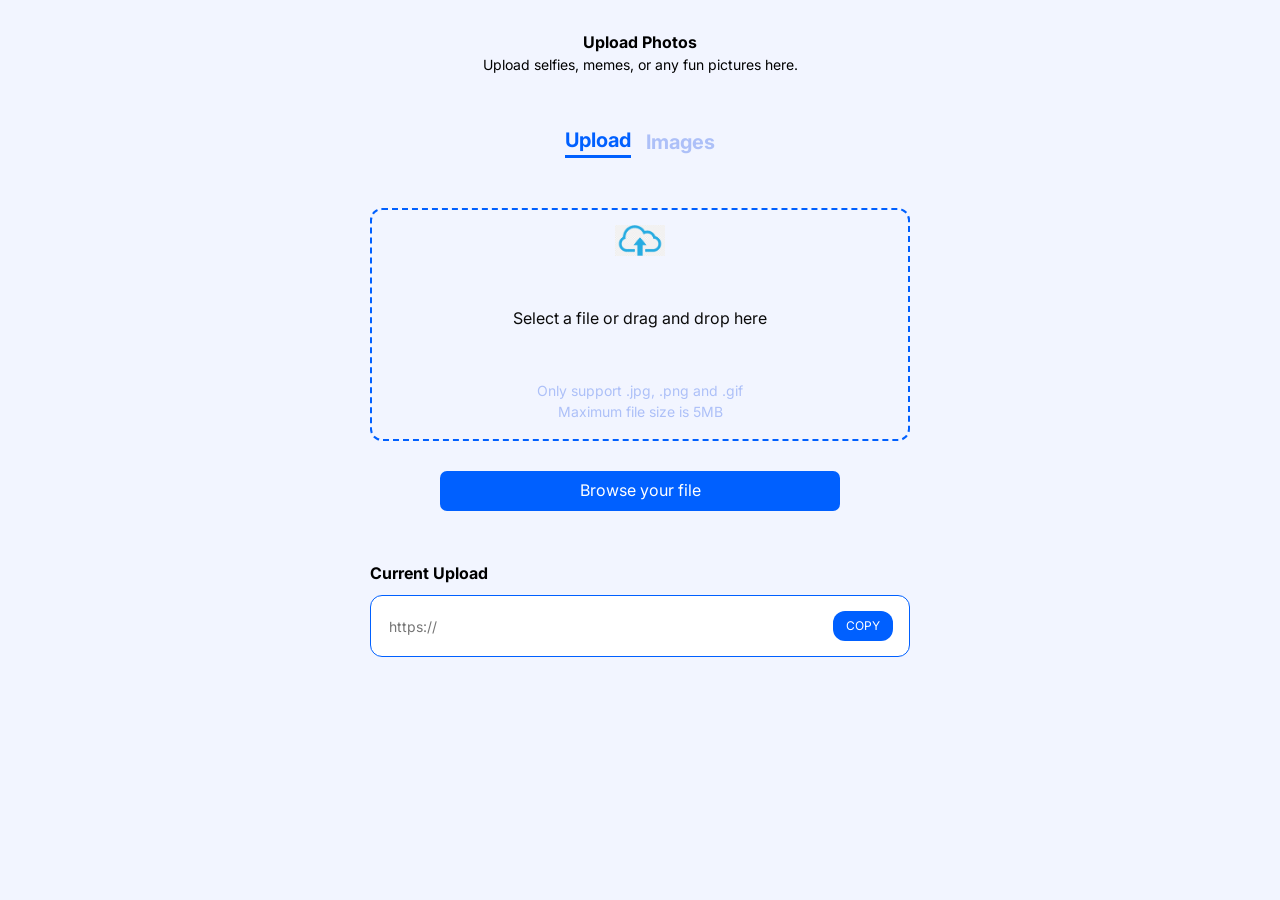
==== static/html/images.html @ ec1dcf16 "add static add mock server http add docker compose" ====
<!DOCTYPE html>
<html lang="en">

<head>
    <meta charset="UTF-8">
    <meta name="viewport" content="width=device-width, initial-scale=1.0">
    <title>SmartUploader</title>
    <link rel="stylesheet" href="../css/reset.css">
    <link rel="preconnect" href="https://fonts.googleapis.com">
    <link rel="preconnect" href="https://fonts.gstatic.com" crossorigin>
    <link
        href="https://fonts.googleapis.com/css2?family=Inter:ital,opsz,wght@0,14..32,100..900;1,14..32,100..900&display=swap"
        rel="stylesheet"
    >
    <link rel="stylesheet" href="../css/style.css">
</head>

<body>
    <section class="upload__intro">
        <h2 class="upload__title">Upload Photos</h2>
        <p class="upload__description">Upload selfies, memes, or any fun pictures here.</p>
    </section>
    <nav class="upload__tabs">
        <button class="upload__tab" id="upload__tab-btn">Upload</button>
        <button class="upload__tab" id="images-tab-btn">Images</button>
    </nav>
    <section class="upload__form" id="upload-form">
        <div class="upload__dropzone">
            <div class="upload__icon">
                <img src="Photo/cloud.png" alt="icon">
            </div>
            <p class="upload__prompt">Select a file or drag and drop here</p>
            <p class="upload__info">
                Only support .jpg, .png and .gif <br>
                Maximum file size is 5MB
            </p>
        </div>
        <div class="upload__button">
            <input type="file" id="file-upload" accept="image/*" style="display: none;" multiple>
            <label for="file-upload" class="upload__button-btn">Browse your file</label>
        </div>
        <div class="upload__container">
            <div class="upload__group">
                <h2 class="upload__title-current">Current Upload</h2>
                <div class="upload__label">
                    <input type="text" class="upload__input" placeholder="https://" readonly>
                    <button class="upload__copy">COPY</button>
                </div>
            </div>
        </div>
    </section>
    <section id="file-list-wrapper">
        <p class="no__content__prompt">
            No images uploaded yet.
        </p>
        <div class="file-list-container">
            <div class="file-list-header">
                <div class="file-col file-col-name">Name</div>
                <div class="file-col file-col-url">Url</div>
                <div class="file-col file-col-delete">Delete</div>
            </div>
            <div id="file-list"></div>
        </div>
    </section>
    <script src="../skripts/images.js"></script>
</body>
</html>
---- static/css/style.css ----
body {
    background-color: #F2F5FF;
    font-family: "Inter", sans-serif;
    color: rgb(255, 255, 255);
}

/* Header */
.header {
    display: flex;
    flex-direction: column;
    align-items: center;
    padding-top: 30px;
}

.header__title {
    text-align: center;
    font-size: 16px;
    width: 700px;

}

.header__text {
    padding-top: 4px;
    font-size: 14px;
}

/* button */
.header__button {
    display: flex;
    justify-content: center;
    padding-top: 40px;
    cursor: pointer;
}

.header__button-btn {
    cursor: pointer;
    position: absolute;
    text-transform: uppercase;
    padding: 12px 16px;
    font-size: 12px;
    background-color: rgb(0, 96, 255);
    color: rgb(255, 255, 255);
    width: 160px;
    height: 40px;
    border: none;
    border-radius: 7px;
}

/* hero__img */
.hero {
    display: flex;
    justify-content: center;
    margin-top: 90px;
}

.hero__img {
    display: none;
}

.hero__img.is_visible {
    display: block;
}

.img {
    width: 500px;
    height: 700px;
    object-fit: cover;
}

/* upload */
.upload__intro {
    display: flex;
    flex-direction: column;
    align-items: center;
    padding-top: 30px;
    text-align: center;
    color: black;
}

.upload__title {
    font-size: 16px;
    width: 700px;

}

.upload__description {
    font-size: 14px;
    width: 400px;
}

/* upload-tabs */
.upload__tabs {
    display: flex;
    justify-content: center;
    align-items: center;
    gap: 15px;
    padding-top: 50px;

}

.upload__tab {
    all: unset;
    font-size: 20px;
    font-weight: bold;
    color: rgb(173, 192, 248); /* Неактивный цвет по умолчанию */
}

.upload__tab--active {
    cursor: pointer;
    color: rgb(0, 96, 255); /* Активный цвет */
    border-bottom: rgb(0, 96, 255) solid;
}

.upload__tab:hover {
    cursor: pointer;
    color: rgb(105, 141, 250);
}

/* upload-form */
.upload__form {
    display: flex;
    flex-direction: column;
    align-items: center;
    justify-content: center;
    padding-top: 50px;
}

.upload__dropzone {
    border: 2px dashed rgb(0, 96, 255);
    border-radius: 12px;
    width: 540px;
    height: 233px;
    text-align: center;
}

.upload__icon {
    display: flex;
    justify-content: center;
    align-items: center;
    padding-top: 15px;
    margin: auto;
    width: 50px;
}

.upload__prompt, .no__content__prompt {
    padding-top: 50px;
    color: rgb(11, 11, 11);
}

.upload__info {
    font-size: 14px;
    color: rgb(173, 192, 248);
    text-align: center;
    margin-top: 50px;
}

/* upload-button */
.upload__button {
    padding-top: 30px;
    padding-bottom: 50px;
}

.upload__button-btn {
    display: inline-block;
    text-align: center;
    cursor: pointer;
    color: rgb(255, 255, 255);
    width: 400px;
    height: 40px;
    border-radius: 7px;
    background-color: rgb(0, 96, 255);
    padding-top: 7px;
    border: none;
}

/* upload-current */
.upload__container {
    display: flex;
    flex-direction: column;
    align-items: center;
    margin-bottom: 159px;
}

.upload__group {
    display: flex;
    flex-direction: column;
    width: 540px;
}

.upload__title-current {
    color: black;
    padding-bottom: 10px;
    font-size: 16px;
    text-align: left;
}

/* input + button */
.upload__label {
    display: flex;
    align-items: center;
    justify-content: space-between;
    width: 100%;
    height: 62px;
    border: 1px solid rgb(0, 96, 255);
    border-radius: 12px;
    padding: 0 16px;
    box-sizing: border-box;
    background-color: white;
}

.upload__input {
    flex-grow: 1;
    border: none;
    outline: none;
    font-size: 14px;
    background-color: transparent;
    color: black;

}

.upload__copy {
    width: 60px;
    height: 30px;
    border-radius: 12px;
    border: none;
    background-color: rgb(0, 96, 255);
    color: white;
    font-size: 12px;
    cursor: pointer;
}


/* Container for the entire table */
.file-list-container {
    max-width: 800px;
    margin: 0 auto;
    padding: 20px;
    border-radius: 8px;
    margin-bottom: 292px;
}

/* Common style for a row (both header and list item) */
.file-list-header,
.file-list-item {
    display: flex;
    justify-content: space-between;
    align-items: center;
    padding: 10px 0;
    border-bottom: 1px solid #eef0f5;
}

/* Remove border from the last item */
.file-list-item:last-child {
    border-bottom: none;
}

/* List header */
.file-list-header {
    color: #8a96b1;
    font-size: 14px;
    font-weight: 500;
}

/* Styles for columns */
.file-col {
    display: flex;
    align-items: center;
}

.file-col-name {
    flex-basis: 20%;
}

.file-col-url {
    flex-basis: 50%;
    color: #555;
    font-size: 14px;
}

.file-col-delete {
    flex-basis: 5%;
    justify-content: center;
}

/* File icon */
.file-icon {
    color: #0060ff;
    margin-right: 15px;
    font-size: 20px;
}

.delete-img {
    width: 10px;
    height: 10px;
}

/* File name */
.file-name {
    color: #333;
    font-weight: 500;
    max-width: 200px;
    white-space: nowrap;
    overflow: hidden;
    text-overflow: ellipsis;
}

/* Delete button */
.delete-btn {
    background: transparent;
    /* REMOVE THE BACKGROUND, MAKE IT TRANSPARENT */
    border: none;
    border-radius: 50%;
    cursor: pointer;
    display: flex;
    align-items: center;
    justify-content: center;
    padding: 0;
    transition: opacity 0.2s ease;
    /* Add a smooth transition for hover effect */
}

/* Hover effect */
.delete-btn:hover {
    background: transparent;
    /* REMOVE BACKGROUND ON HOVER */
    opacity: 0.7;
    /* Make the icon semi-transparent for user feedback */
}

#file-list-wrapper {
    flex-direction: column;
    align-items: center;
    justify-content: center;
}

.file-list-container {
    display: none;
}
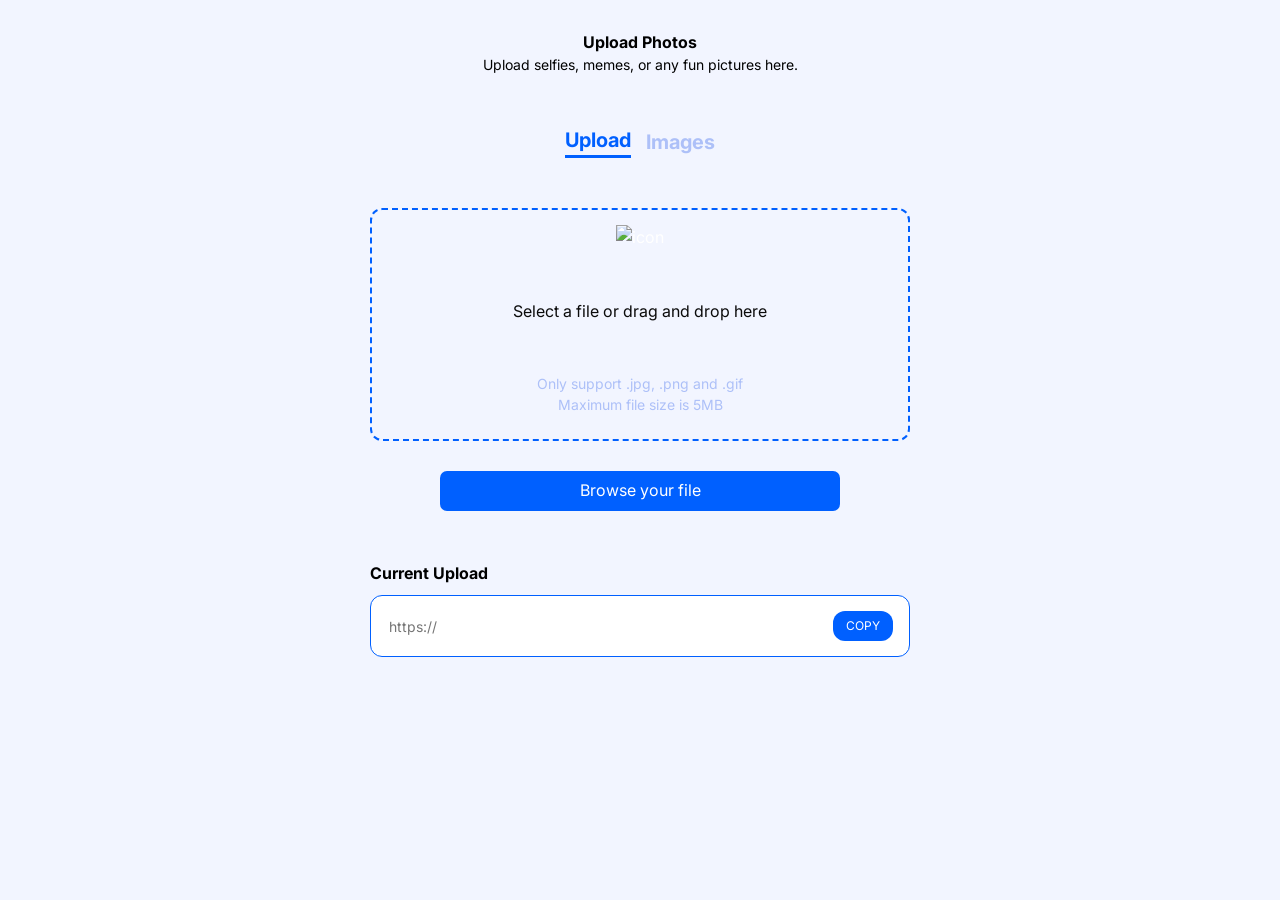
==== commit 77f10061: "fix nginx conf update app py fix html" ====
--- a/static/html/images.html
+++ b/static/html/images.html
@@ -5,14 +5,14 @@
     <meta charset="UTF-8">
     <meta name="viewport" content="width=device-width, initial-scale=1.0">
     <title>SmartUploader</title>
-    <link rel="stylesheet" href="../css/reset.css">
+    <link rel="stylesheet" href="/static/css/reset.css">
     <link rel="preconnect" href="https://fonts.googleapis.com">
     <link rel="preconnect" href="https://fonts.gstatic.com" crossorigin>
     <link
         href="https://fonts.googleapis.com/css2?family=Inter:ital,opsz,wght@0,14..32,100..900;1,14..32,100..900&display=swap"
         rel="stylesheet"
     >
-    <link rel="stylesheet" href="../css/style.css">
+    <link rel="stylesheet" href="/static/css/style.css">
 </head>
 
 <body>
@@ -27,7 +27,7 @@
     <section class="upload__form" id="upload-form">
         <div class="upload__dropzone">
             <div class="upload__icon">
-                <img src="Photo/cloud.png" alt="icon">
+                <img src="static/html/Photo/cloud.png" alt="icon">
             </div>
             <p class="upload__prompt">Select a file or drag and drop here</p>
             <p class="upload__info">
@@ -62,6 +62,6 @@
             <div id="file-list"></div>
         </div>
     </section>
-    <script src="../skripts/images.js"></script>
+    <script src="/static/skripts/images.js"></script>
 </body>
 </html>
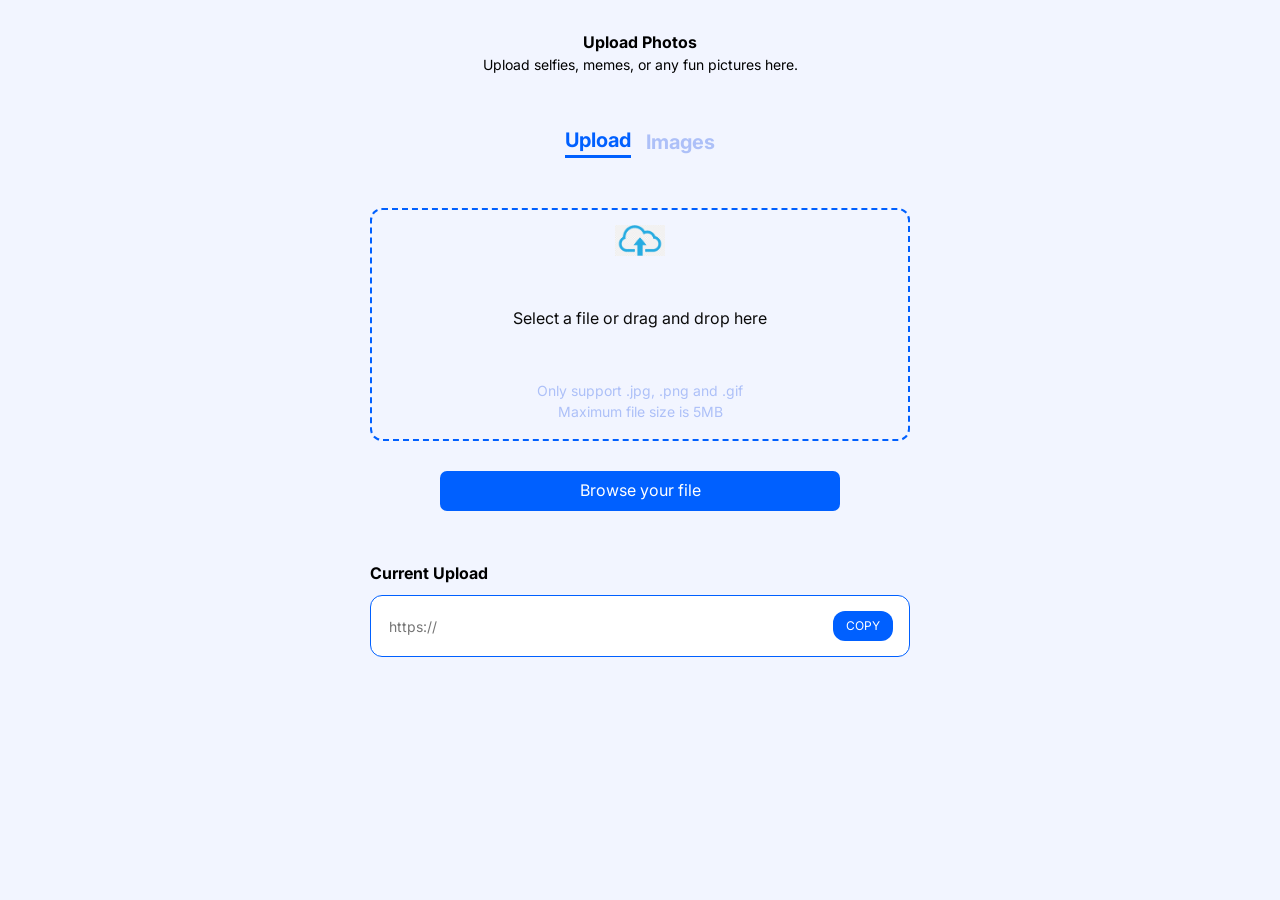
==== commit c5b2eb05: "feat: get images, delete image on api and db layers fix requirements" ====
--- a/static/html/images.html
+++ b/static/html/images.html
@@ -27,7 +27,7 @@
     <section class="upload__form" id="upload-form">
         <div class="upload__dropzone">
             <div class="upload__icon">
-                <img src="static/html/Photo/cloud.png" alt="icon">
+                <img src="/static/Photo/cloud.png" alt="icon">
             </div>
             <p class="upload__prompt">Select a file or drag and drop here</p>
             <p class="upload__info">
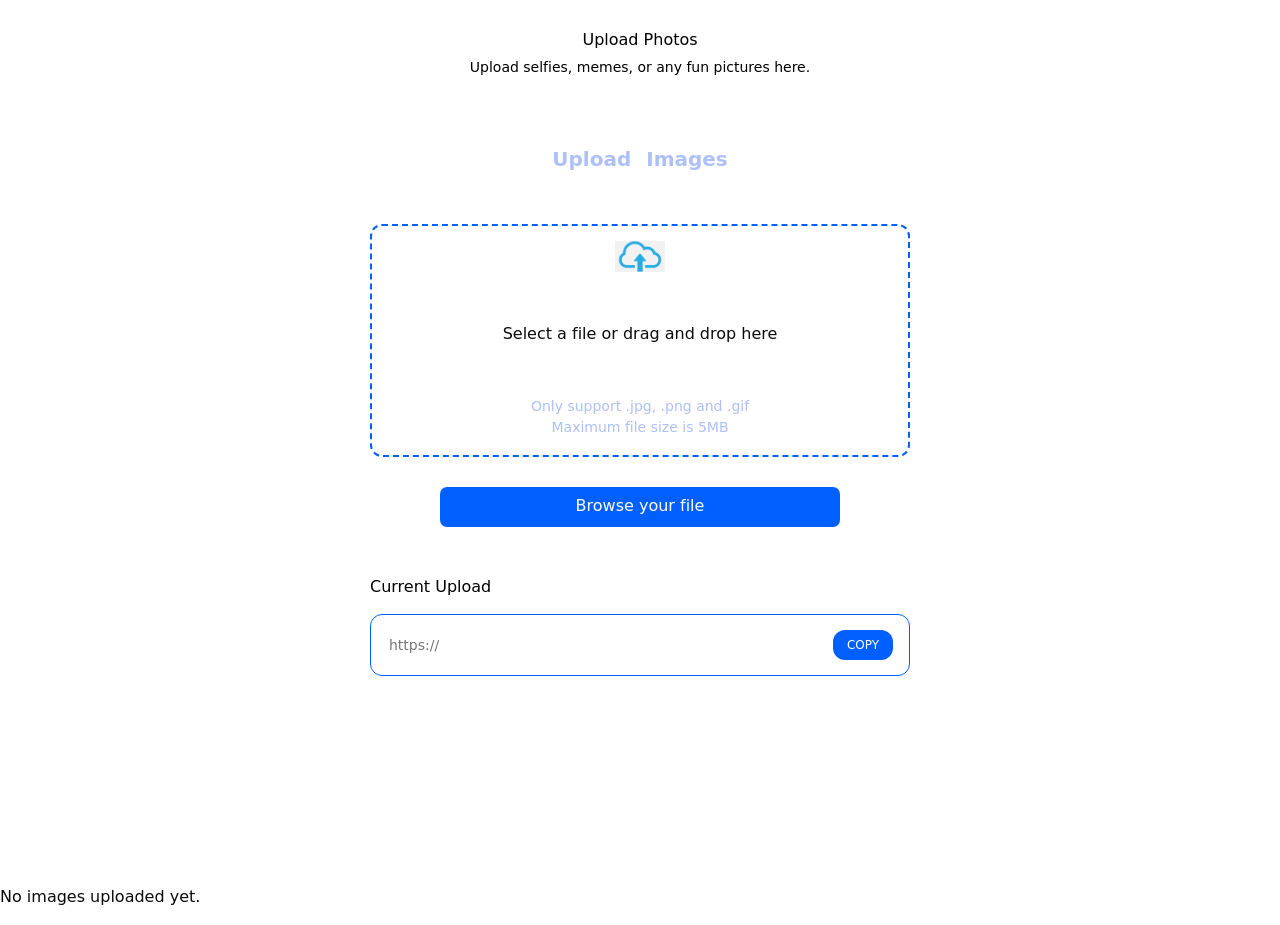
==== commit ac773ceb: "add README.md feat pagination add auto backup" ====
--- a/static/html/images.html
+++ b/static/html/images.html
@@ -13,6 +13,7 @@
         rel="stylesheet"
     >
     <link rel="stylesheet" href="/static/css/style.css">
+    <link href="https://cdn.jsdelivr.net/npm/bootstrap@5.3.0/dist/css/bootstrap.min.css" rel="stylesheet">
 </head>
 
 <body>
@@ -54,14 +55,17 @@
             No images uploaded yet.
         </p>
         <div class="file-list-container">
-            <div class="file-list-header">
-                <div class="file-col file-col-name">Name</div>
-                <div class="file-col file-col-url">Url</div>
-                <div class="file-col file-col-delete">Delete</div>
+<!--            <div class="file-list-header">-->
+<!--                <div class="file-col file-col-name">Name</div>-->
+<!--                <div class="file-col file-col-url">Url</div>-->
+<!--                <div class="file-col file-col-delete">Delete</div>-->
+
+<!--            </div>-->
+            <div id="file-list">
             </div>
-            <div id="file-list"></div>
         </div>
     </section>
     <script src="/static/skripts/images.js"></script>
+    <script src="https://cdn.jsdelivr.net/npm/bootstrap@5.3.0/dist/js/bootstrap.bundle.min.js"></script>
 </body>
 </html>
--- a/static/css/style.css
+++ b/static/css/style.css
@@ -2,6 +2,43 @@
     background-color: #F2F5FF;
     font-family: "Inter", sans-serif;
     color: rgb(255, 255, 255);
+}
+
+/* Pagination styles */
+nav[aria-label="Images pagination"] {
+    margin-top: 50px;
+    margin-bottom: 30px;
+    padding: 20px 0;
+}
+
+.pagination .page-link {
+    color: #0060FF;
+    border-color: #E1E5FF;
+    background-color: white;
+    padding: 10px 16px;
+    margin: 0 2px;
+    border-radius: 6px;
+    font-weight: 500;
+    transition: all 0.2s ease;
+}
+
+.pagination .page-link:hover {
+    background-color: #0060FF;
+    color: white;
+    border-color: #0060FF;
+    transform: translateY(-1px);
+}
+
+.pagination .page-item.active .page-link {
+    background-color: #0060FF;
+    border-color: #0060FF;
+    color: white;
+}
+
+.pagination .page-item.disabled .page-link {
+    background-color: #F8F9FA;
+    border-color: #E1E5FF;
+    color: #6C757D;
 }
 
 /* Header */
@@ -290,8 +327,10 @@
 }
 
 .delete-img {
-    width: 10px;
-    height: 10px;
+    width: 30px;
+    height: 30px;
+    justify-content: space-between;
+    align-items: center;
 }
 
 /* File name */
@@ -335,4 +374,54 @@
 
 .file-list-container {
     display: none;
-}+}
+
+#file-list {
+    display: grid;
+    gap: 16px;
+}
+.file-list-item {
+    background: #eef0f5;
+    border-radius: 30px;
+    box-shadow: 10px 5px 5px #0060ff;
+    flex-direction: column;
+}
+.card-img {
+    width: 100%;
+    height: 160px;
+    border-radius: 30px 30px 0 0;
+    object-fit: cover;
+}
+.card-info {
+    padding: 12px;
+    flex-grow: 1;
+}
+.card-name {
+    font-weight: 500;
+    color: #333;
+    white-space: nowrap;
+    overflow: hidden;
+    text-overflow: ellipsis;
+}
+.card-meta {
+    font-size: 12px;
+    color: #666;
+    margin-top: 4px;
+}
+.card-actions {
+    padding: 8px 12px;
+    display: flex;
+    justify-content: space-between;
+    align-items: center;
+}
+.card-link {
+    font-size: 16px;
+    color: #0060ff;
+    text-decoration: none;
+}
+.card-link:hover {
+    text-decoration: underline;
+}
+
+
+
